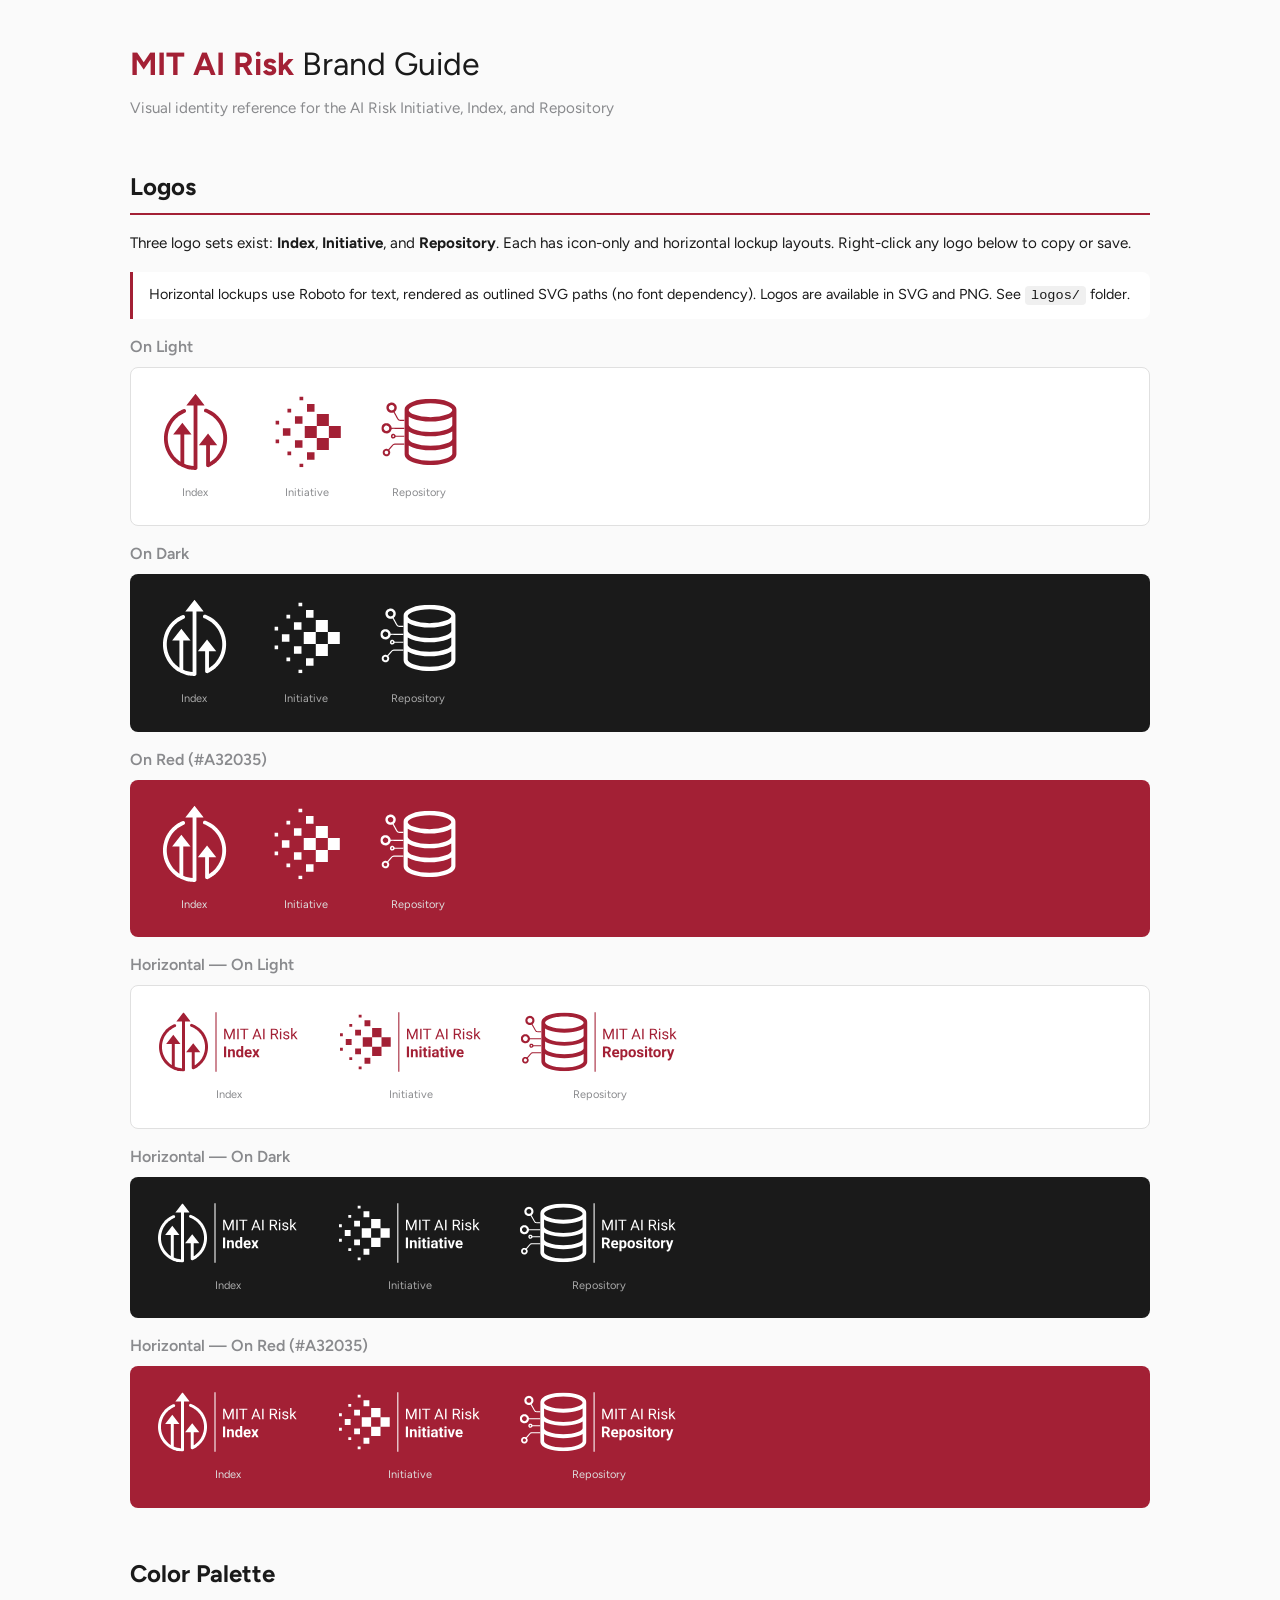
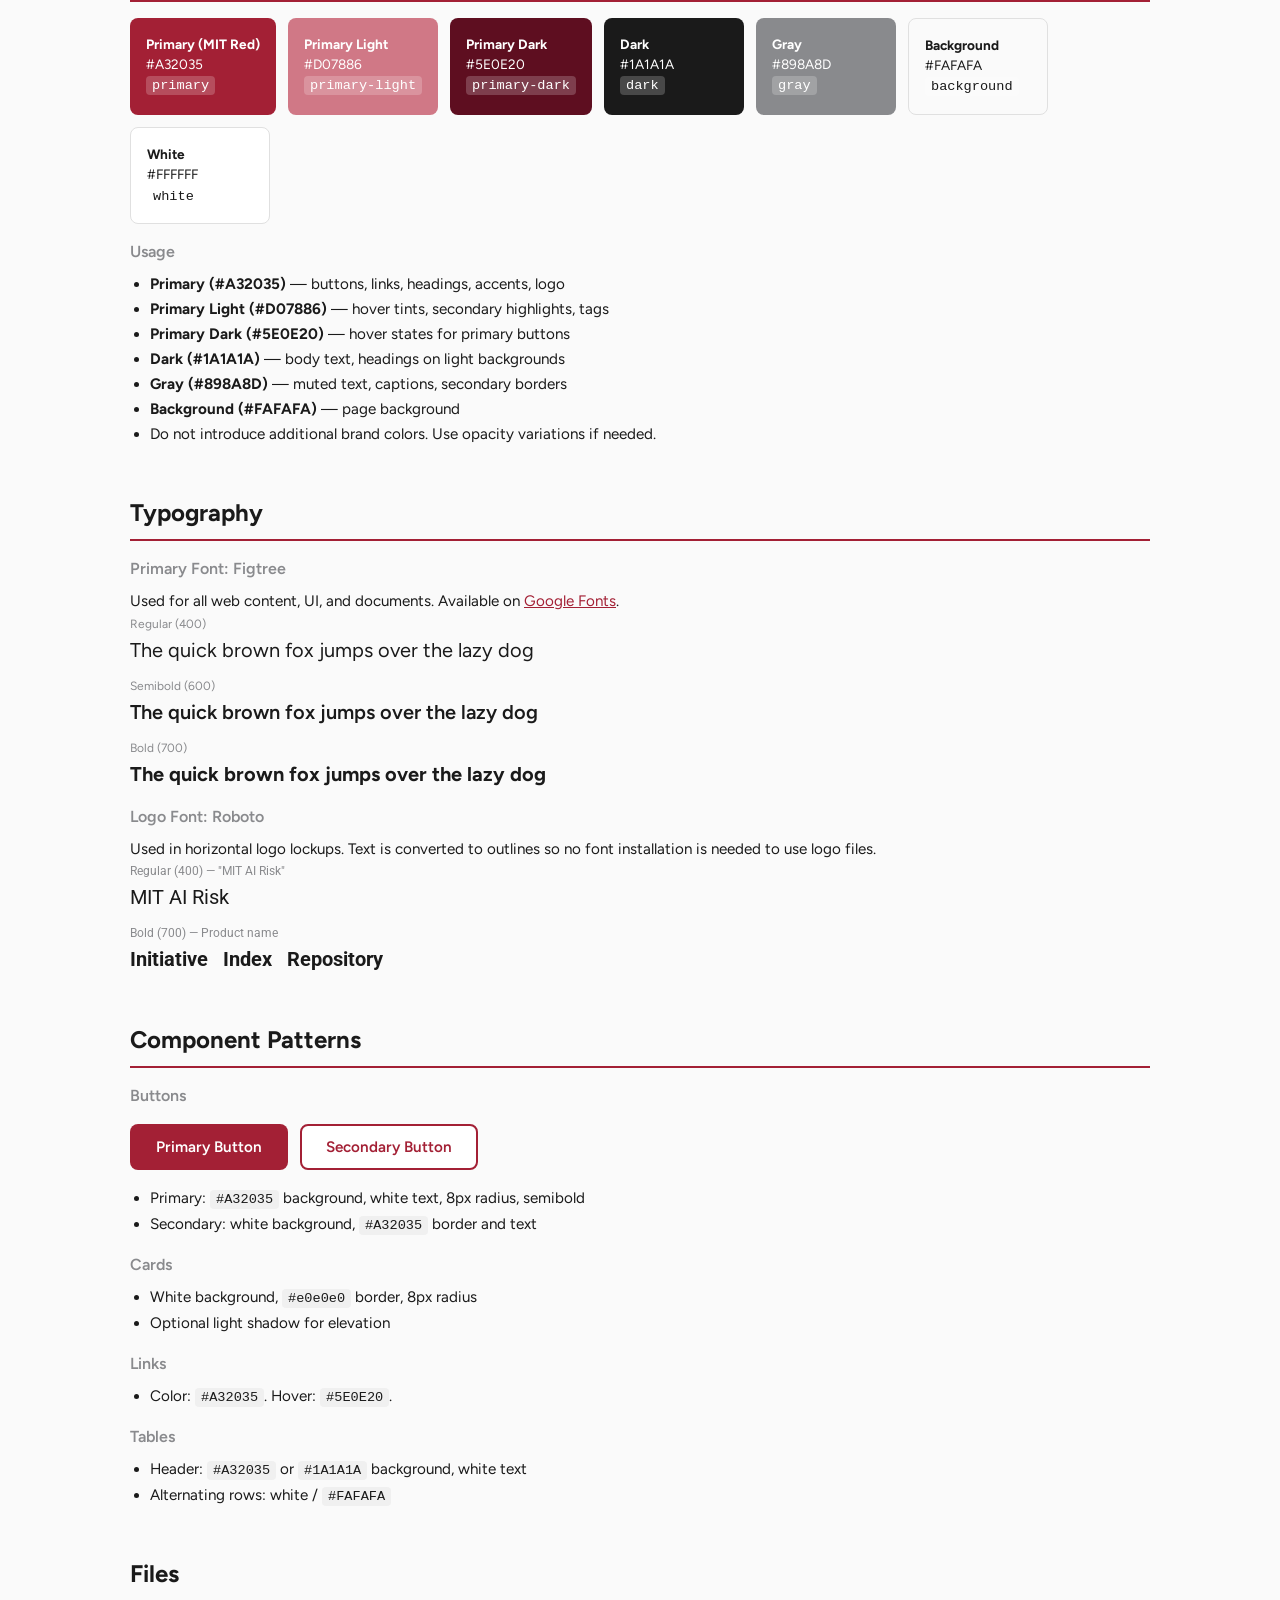
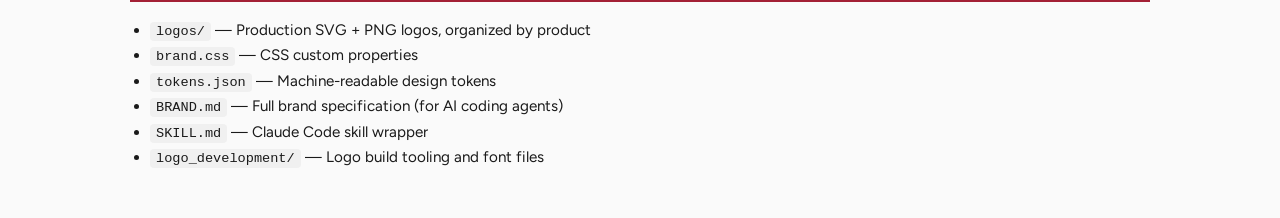
==== brand-guide.html @ 584b4085 "Initial commit: AIRI brand kit Brand specification, design tokens, CSS custom properties, and logo a" ====
<!DOCTYPE html>
<html lang="en">
<head>
<meta charset="UTF-8">
<meta name="viewport" content="width=device-width, initial-scale=1.0">
<title>AIRI Brand Guide</title>
<link href="https://fonts.googleapis.com/css2?family=Figtree:wght@400;600;700&family=Roboto:wght@400;700&display=swap" rel="stylesheet">
<style>
  * { box-sizing: border-box; margin: 0; padding: 0; }
  body { font-family: 'Figtree', sans-serif; color: #1a1a1a; background: #fafafa; padding: 40px; max-width: 1100px; margin: 0 auto; line-height: 1.5; }
  h1 { font-size: 2rem; font-weight: 700; color: #A32035; margin-bottom: 8px; }
  h1 span { color: #1a1a1a; font-weight: 400; }
  .subtitle { color: #898A8D; margin-bottom: 40px; }
  h2 { font-size: 1.5rem; font-weight: 700; color: #1a1a1a; margin-top: 48px; margin-bottom: 16px; padding-bottom: 8px; border-bottom: 2px solid #A32035; }
  h3 { font-size: 1rem; font-weight: 600; color: #898A8D; margin: 16px 0 8px; }
  p, li { font-size: 0.95rem; line-height: 1.65; }
  ul { padding-left: 20px; margin-bottom: 16px; }
  code { background: #f0f0f0; padding: 2px 6px; border-radius: 4px; font-size: 0.85rem; }

  /* Logo grid */
  .logo-row { display: flex; gap: 32px; padding: 24px; border-radius: 8px; margin-bottom: 8px; align-items: center; }
  .logo-row.light { background: #fff; border: 1px solid #e0e0e0; }
  .logo-row.dark { background: #1a1a1a; }
  .logo-row.dark span { color: #aaa; }
  .logo-row.red { background: #A32035; }
  .logo-row.red span { color: #ddd; }
  .logo-item { text-align: center; }
  .logo-item span { display: block; font-size: 11px; color: #898A8D; margin-top: 6px; text-transform: capitalize; }
  img.icon { width: 80px; height: 80px; }
  img.horiz { height: 64px; }

  /* Color swatches */
  .palette { display: flex; flex-wrap: wrap; gap: 12px; margin-bottom: 16px; }
  .swatch { padding: 16px; border-radius: 8px; min-width: 140px; font-size: 0.85rem; }
  .swatch code { background: rgba(255,255,255,0.2); color: inherit; }

  /* Typography */
  .type-sample { margin-bottom: 12px; }
  .type-sample .label { font-size: 0.75rem; color: #898A8D; margin-bottom: 2px; }
  .font-figtree { font-family: 'Figtree', sans-serif; }
  .font-roboto { font-family: 'Roboto', sans-serif; }

  /* Buttons */
  .btn-row { display: flex; gap: 12px; margin: 16px 0; flex-wrap: wrap; }
  .btn { padding: 10px 24px; border-radius: 8px; font-family: 'Figtree', sans-serif; font-size: 0.95rem; font-weight: 600; cursor: pointer; border: 2px solid transparent; display: inline-block; }
  .btn-primary { background: #A32035; color: #fff; }
  .btn-secondary { background: #fff; color: #A32035; border-color: #A32035; }

  .note { background: #fff; border-left: 3px solid #A32035; padding: 12px 16px; margin: 16px 0; border-radius: 0 8px 8px 0; font-size: 0.9rem; }
</style>
</head>
<body>

<h1>MIT AI Risk <span>Brand Guide</span></h1>
<p class="subtitle">Visual identity reference for the AI Risk Initiative, Index, and Repository</p>

<h2>Logos</h2>
<p>Three logo sets exist: <strong>Index</strong>, <strong>Initiative</strong>, and <strong>Repository</strong>. Each has icon-only and horizontal lockup layouts. Right-click any logo below to copy or save.</p>

<div class="note">Horizontal lockups use Roboto for text, rendered as outlined SVG paths (no font dependency). Logos are available in SVG and PNG. See <code>logos/</code> folder.</div>

<h3>On Light</h3><div class="logo-row light"><div class="logo-item"><img class="icon" src="[data-uri]"><span>index</span></div><div class="logo-item"><img class="icon" src="[data-uri]"><span>initiative</span></div><div class="logo-item"><img class="icon" src="[data-uri]"><span>repository</span></div></div><h3>On Dark</h3><div class="logo-row dark"><div class="logo-item"><img class="icon" src="[data-uri]"><span>index</span></div><div class="logo-item"><img class="icon" src="[data-uri]"><span>initiative</span></div><div class="logo-item"><img class="icon" src="[data-uri]"><span>repository</span></div></div><h3>On Red (#A32035)</h3><div class="logo-row red"><div class="logo-item"><img class="icon" src="[data-uri]"><span>index</span></div><div class="logo-item"><img class="icon" src="[data-uri]"><span>initiative</span></div><div class="logo-item"><img class="icon" src="[data-uri]"><span>repository</span></div></div><h3>Horizontal — On Light</h3><div class="logo-row light"><div class="logo-item"><img class="horiz" src="[data-uri]"><span>index</span></div><div class="logo-item"><img class="horiz" src="[data-uri]"><span>initiative</span></div><div class="logo-item"><img class="horiz" src="[data-uri]"><span>repository</span></div></div><h3>Horizontal — On Dark</h3><div class="logo-row dark"><div class="logo-item"><img class="horiz" src="[data-uri]"><span>index</span></div><div class="logo-item"><img class="horiz" src="[data-uri]"><span>initiative</span></div><div class="logo-item"><img class="horiz" src="[data-uri]"><span>repository</span></div></div><h3>Horizontal — On Red (#A32035)</h3><div class="logo-row red"><div class="logo-item"><img class="horiz" src="[data-uri]"><span>index</span></div><div class="logo-item"><img class="horiz" src="[data-uri]"><span>initiative</span></div><div class="logo-item"><img class="horiz" src="[data-uri]"><span>repository</span></div></div>

<h2>Color Palette</h2>
<div class="palette"><div class="swatch" style="background:#A32035;color:#fff;border:none">
    <strong>Primary (MIT Red)</strong><br>#A32035<br><code>primary</code></div><div class="swatch" style="background:#D07886;color:#fff;border:none">
    <strong>Primary Light</strong><br>#D07886<br><code>primary-light</code></div><div class="swatch" style="background:#5E0E20;color:#fff;border:none">
    <strong>Primary Dark</strong><br>#5E0E20<br><code>primary-dark</code></div><div class="swatch" style="background:#1A1A1A;color:#fff;border:none">
    <strong>Dark</strong><br>#1A1A1A<br><code>dark</code></div><div class="swatch" style="background:#898A8D;color:#fff;border:none">
    <strong>Gray</strong><br>#898A8D<br><code>gray</code></div><div class="swatch" style="background:#FAFAFA;color:#1a1a1a;border:1px solid #e0e0e0">
    <strong>Background</strong><br>#FAFAFA<br><code>background</code></div><div class="swatch" style="background:#FFFFFF;color:#1a1a1a;border:1px solid #e0e0e0">
    <strong>White</strong><br>#FFFFFF<br><code>white</code></div></div>

<h3>Usage</h3>
<ul>
  <li><strong>Primary (#A32035)</strong> — buttons, links, headings, accents, logo</li>
  <li><strong>Primary Light (#D07886)</strong> — hover tints, secondary highlights, tags</li>
  <li><strong>Primary Dark (#5E0E20)</strong> — hover states for primary buttons</li>
  <li><strong>Dark (#1A1A1A)</strong> — body text, headings on light backgrounds</li>
  <li><strong>Gray (#898A8D)</strong> — muted text, captions, secondary borders</li>
  <li><strong>Background (#FAFAFA)</strong> — page background</li>
  <li>Do not introduce additional brand colors. Use opacity variations if needed.</li>
</ul>

<h2>Typography</h2>
<h3>Primary Font: Figtree</h3>
<p>Used for all web content, UI, and documents. Available on <a href="https://fonts.google.com/specimen/Figtree" style="color:#A32035">Google Fonts</a>.</p>

<div class="type-sample font-figtree">
  <div class="label">Regular (400)</div>
  <div style="font-weight:400;font-size:1.25rem">The quick brown fox jumps over the lazy dog</div>
</div>
<div class="type-sample font-figtree">
  <div class="label">Semibold (600)</div>
  <div style="font-weight:600;font-size:1.25rem">The quick brown fox jumps over the lazy dog</div>
</div>
<div class="type-sample font-figtree">
  <div class="label">Bold (700)</div>
  <div style="font-weight:700;font-size:1.25rem">The quick brown fox jumps over the lazy dog</div>
</div>

<h3>Logo Font: Roboto</h3>
<p>Used in horizontal logo lockups. Text is converted to outlines so no font installation is needed to use logo files.</p>

<div class="type-sample font-roboto">
  <div class="label">Regular (400) — "MIT AI Risk"</div>
  <div style="font-weight:400;font-size:1.25rem">MIT AI Risk</div>
</div>
<div class="type-sample font-roboto">
  <div class="label">Bold (700) — Product name</div>
  <div style="font-weight:700;font-size:1.25rem">Initiative &nbsp; Index &nbsp; Repository</div>
</div>

<h2>Component Patterns</h2>

<h3>Buttons</h3>
<div class="btn-row">
  <div class="btn btn-primary">Primary Button</div>
  <div class="btn btn-secondary">Secondary Button</div>
</div>
<ul>
  <li>Primary: <code>#A32035</code> background, white text, 8px radius, semibold</li>
  <li>Secondary: white background, <code>#A32035</code> border and text</li>
</ul>

<h3>Cards</h3>
<ul>
  <li>White background, <code>#e0e0e0</code> border, 8px radius</li>
  <li>Optional light shadow for elevation</li>
</ul>

<h3>Links</h3>
<ul>
  <li>Color: <code>#A32035</code>. Hover: <code>#5E0E20</code>.</li>
</ul>

<h3>Tables</h3>
<ul>
  <li>Header: <code>#A32035</code> or <code>#1A1A1A</code> background, white text</li>
  <li>Alternating rows: white / <code>#FAFAFA</code></li>
</ul>

<h2>Files</h2>
<ul>
  <li><code>logos/</code> — Production SVG + PNG logos, organized by product</li>
  <li><code>brand.css</code> — CSS custom properties</li>
  <li><code>tokens.json</code> — Machine-readable design tokens</li>
  <li><code>BRAND.md</code> — Full brand specification (for AI coding agents)</li>
  <li><code>SKILL.md</code> — Claude Code skill wrapper</li>
  <li><code>logo_development/</code> — Logo build tooling and font files</li>
</ul>

</body>
</html>
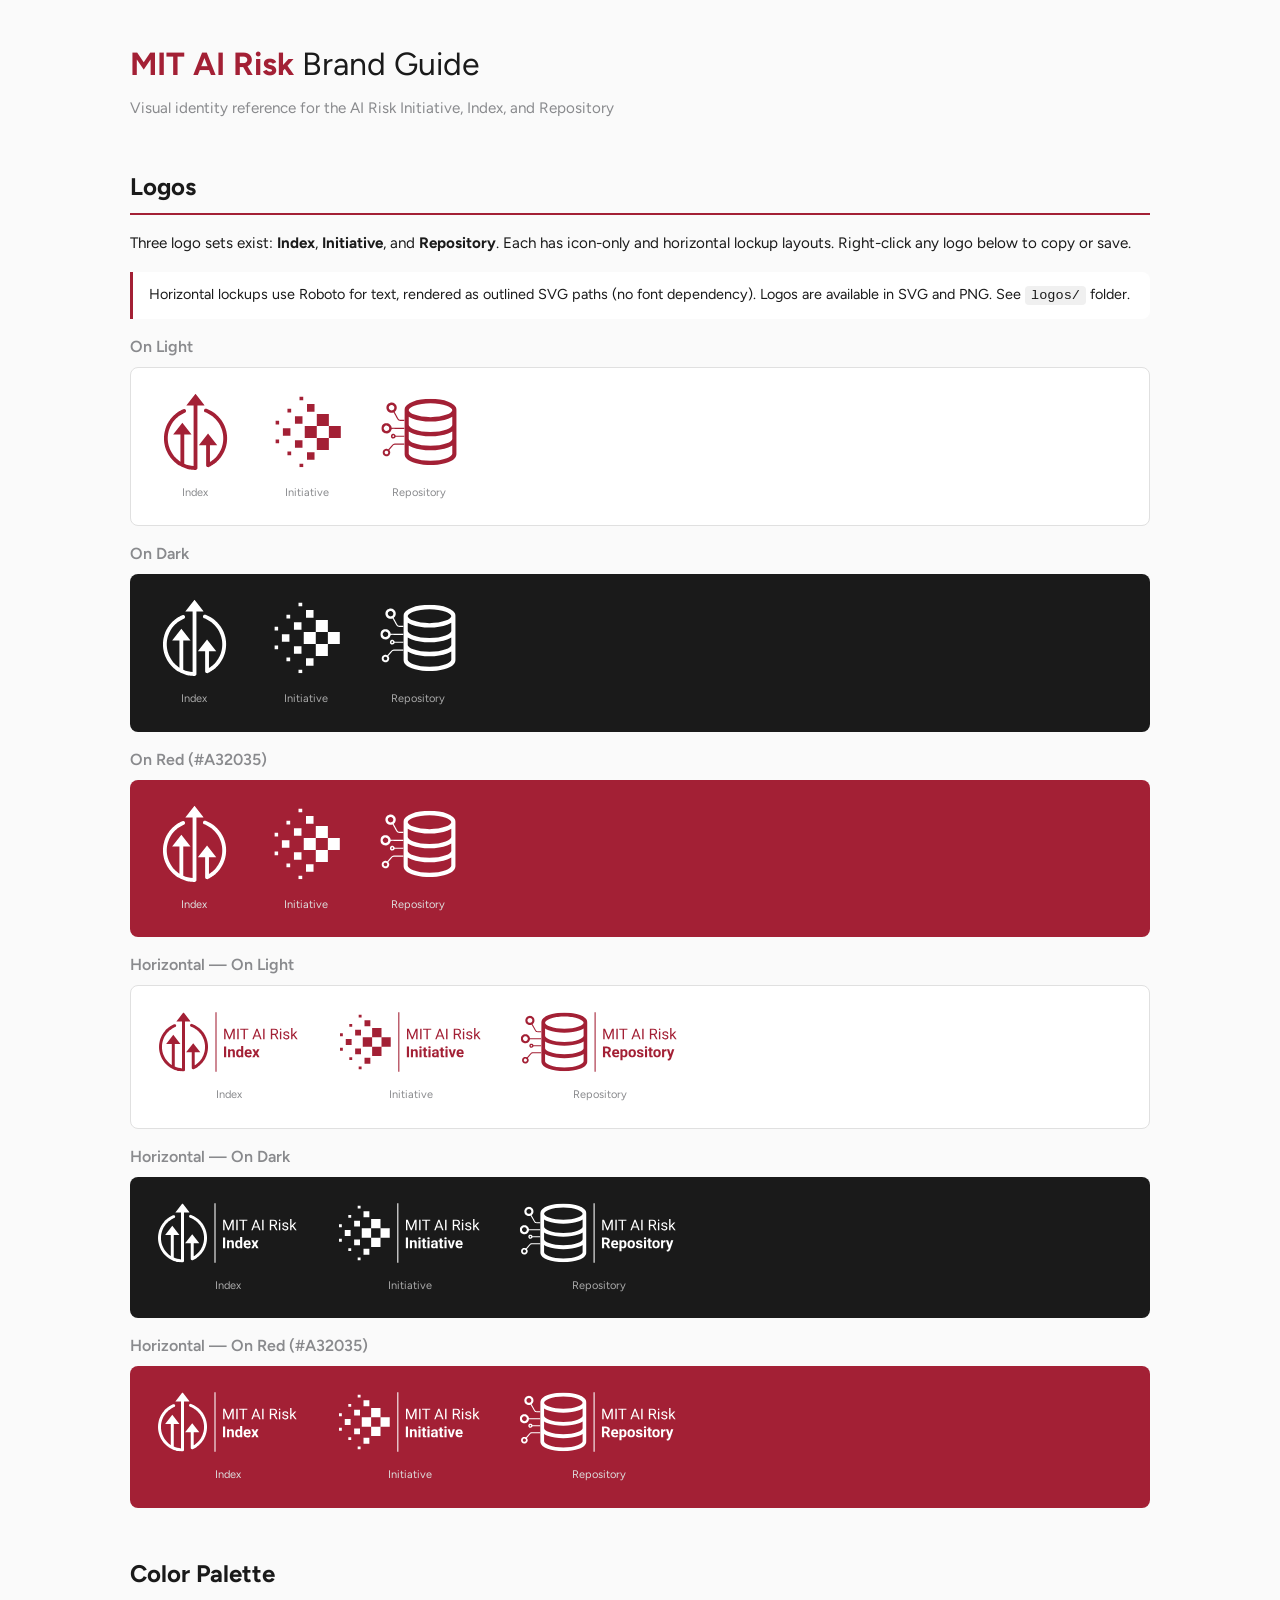
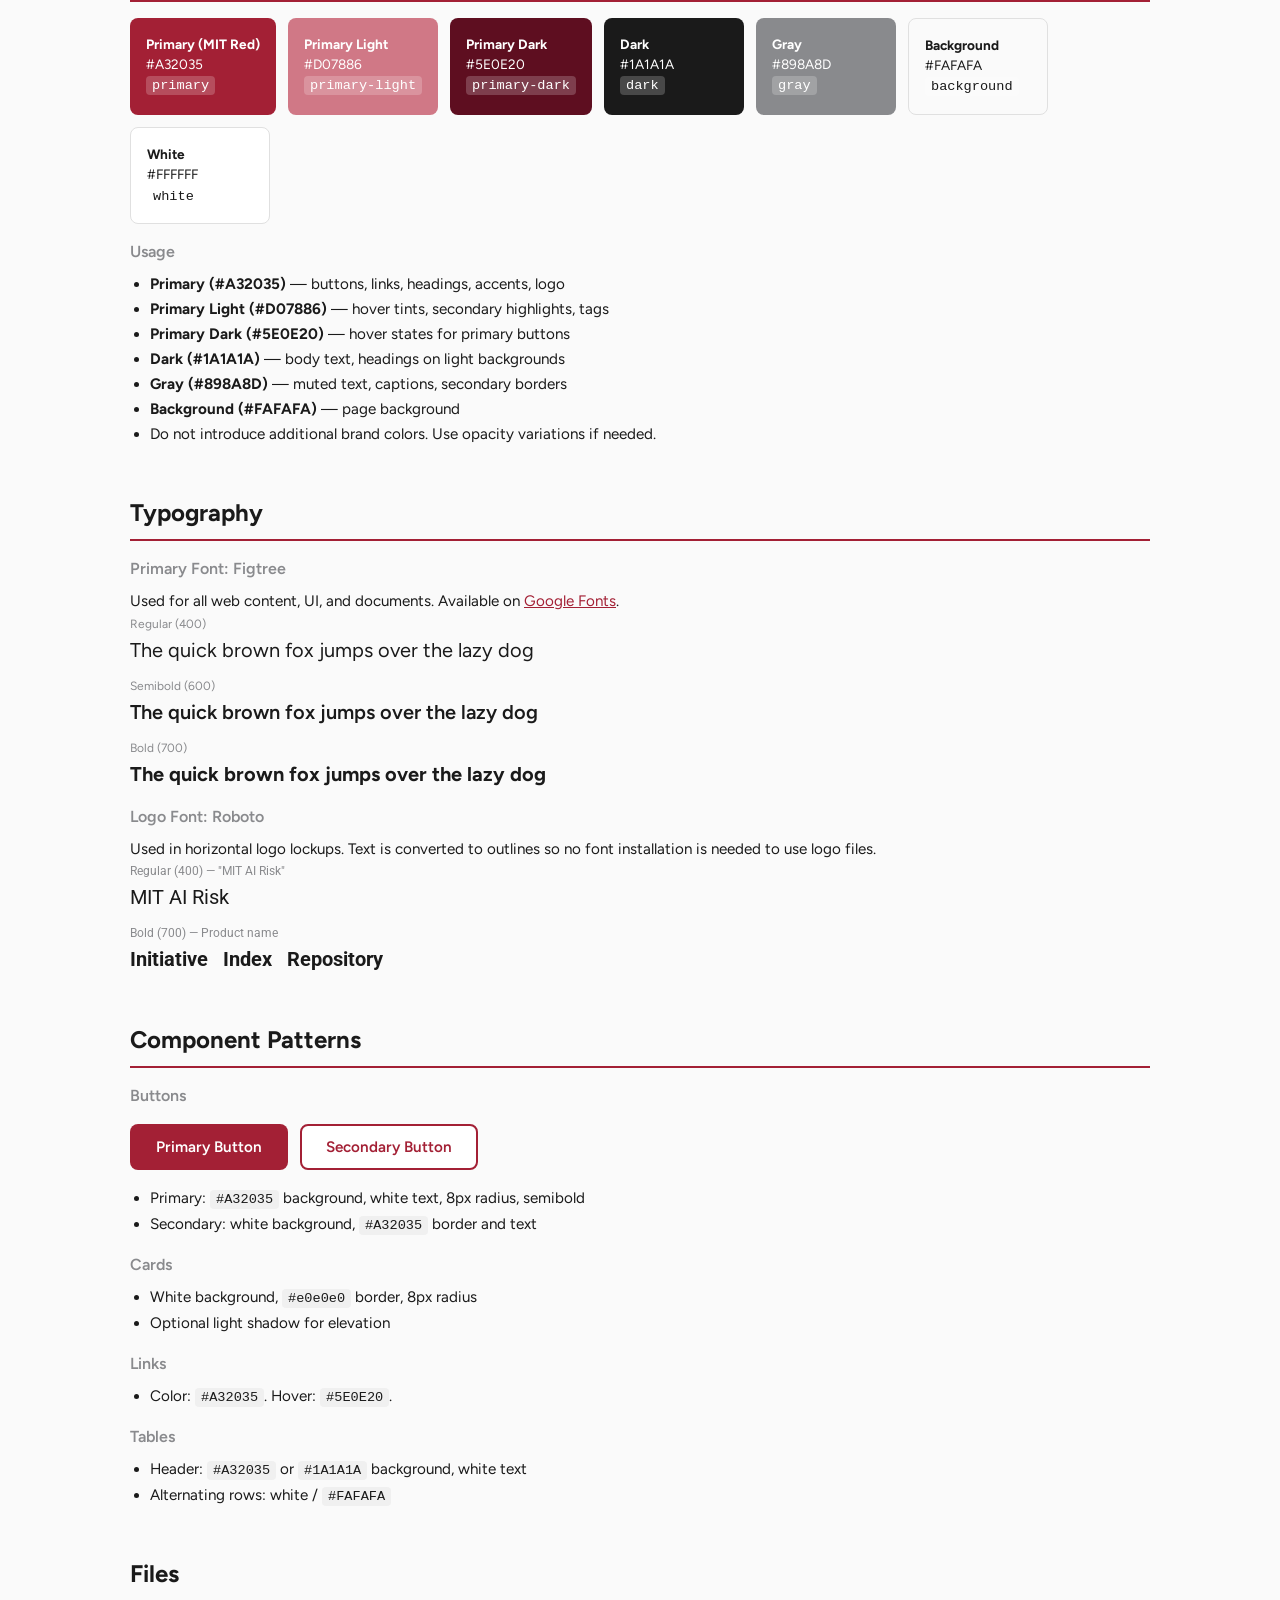
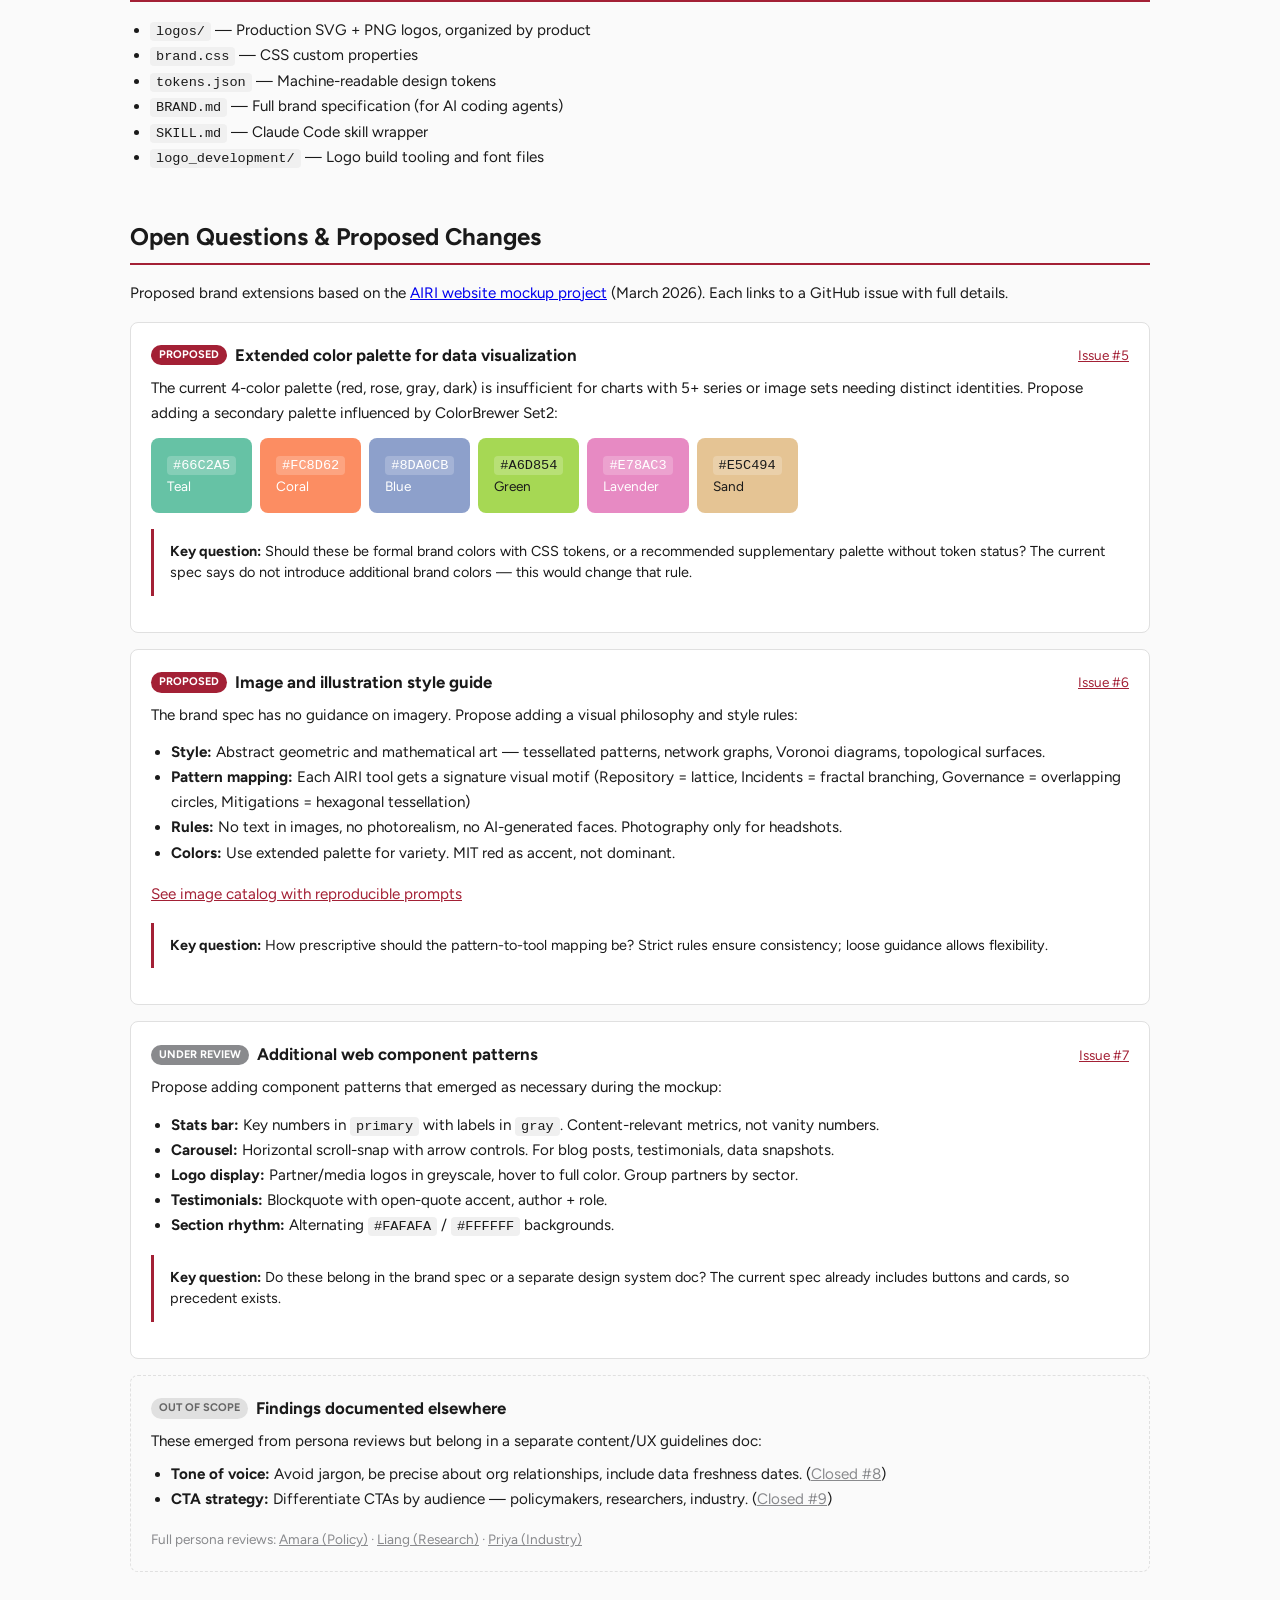
==== commit bf3e31b2: "Add open questions section to brand guide; gitignore local dev files Adds a "Open Questions & Propos" ====
--- a/brand-guide.html
+++ b/brand-guide.html
@@ -150,5 +150,78 @@
   <li><code>logo_development/</code> — Logo build tooling and font files</li>
 </ul>
 
+
+<h2>Open Questions &amp; Proposed Changes</h2>
+<p>Proposed brand extensions based on the <a href="https://labs.aksaeri.com/airi-mockup/">AIRI website mockup project</a> (March 2026). Each links to a GitHub issue with full details.</p>
+
+<div style="display:flex; flex-direction:column; gap:16px; margin-top:16px;">
+
+  <div style="background:#fff; border:1px solid #e0e0e0; border-radius:8px; padding:20px;">
+    <div style="display:flex; align-items:center; gap:8px; margin-bottom:8px;">
+      <span style="background:#A32035; color:#fff; font-size:11px; font-weight:700; padding:2px 8px; border-radius:12px;">PROPOSED</span>
+      <strong style="font-size:1.05rem;">Extended color palette for data visualization</strong>
+      <a href="https://github.com/MIT-FutureTech/airi-brand/issues/5" style="margin-left:auto; font-size:0.85rem; color:#A32035;">Issue #5</a>
+    </div>
+    <p style="margin-bottom:12px;">The current 4-color palette (red, rose, gray, dark) is insufficient for charts with 5+ series or image sets needing distinct identities. Propose adding a secondary palette influenced by ColorBrewer Set2:</p>
+    <div style="display:flex; flex-wrap:wrap; gap:8px; margin-bottom:12px;">
+      <div class="swatch" style="background:#66C2A5; color:#fff; min-width:100px;"><code>#66C2A5</code><br>Teal</div>
+      <div class="swatch" style="background:#FC8D62; color:#fff; min-width:100px;"><code>#FC8D62</code><br>Coral</div>
+      <div class="swatch" style="background:#8DA0CB; color:#fff; min-width:100px;"><code>#8DA0CB</code><br>Blue</div>
+      <div class="swatch" style="background:#A6D854; color:#1a1a1a; min-width:100px;"><code>#A6D854</code><br>Green</div>
+      <div class="swatch" style="background:#E78AC3; color:#fff; min-width:100px;"><code>#E78AC3</code><br>Lavender</div>
+      <div class="swatch" style="background:#E5C494; color:#1a1a1a; min-width:100px;"><code>#E5C494</code><br>Sand</div>
+    </div>
+    <div class="note"><strong>Key question:</strong> Should these be formal brand colors with CSS tokens, or a recommended supplementary palette without token status? The current spec says do not introduce additional brand colors — this would change that rule.</div>
+  </div>
+
+  <div style="background:#fff; border:1px solid #e0e0e0; border-radius:8px; padding:20px;">
+    <div style="display:flex; align-items:center; gap:8px; margin-bottom:8px;">
+      <span style="background:#A32035; color:#fff; font-size:11px; font-weight:700; padding:2px 8px; border-radius:12px;">PROPOSED</span>
+      <strong style="font-size:1.05rem;">Image and illustration style guide</strong>
+      <a href="https://github.com/MIT-FutureTech/airi-brand/issues/6" style="margin-left:auto; font-size:0.85rem; color:#A32035;">Issue #6</a>
+    </div>
+    <p style="margin-bottom:12px;">The brand spec has no guidance on imagery. Propose adding a visual philosophy and style rules:</p>
+    <ul>
+      <li><strong>Style:</strong> Abstract geometric and mathematical art — tessellated patterns, network graphs, Voronoi diagrams, topological surfaces.</li>
+      <li><strong>Pattern mapping:</strong> Each AIRI tool gets a signature visual motif (Repository = lattice, Incidents = fractal branching, Governance = overlapping circles, Mitigations = hexagonal tessellation)</li>
+      <li><strong>Rules:</strong> No text in images, no photorealism, no AI-generated faces. Photography only for headshots.</li>
+      <li><strong>Colors:</strong> Use extended palette for variety. MIT red as accent, not dominant.</li>
+    </ul>
+    <p style="margin-top:8px;"><a href="https://labs.aksaeri.com/airi-mockup/assets/images/catalog.html" style="color:#A32035;">See image catalog with reproducible prompts</a></p>
+    <div class="note"><strong>Key question:</strong> How prescriptive should the pattern-to-tool mapping be? Strict rules ensure consistency; loose guidance allows flexibility.</div>
+  </div>
+
+  <div style="background:#fff; border:1px solid #e0e0e0; border-radius:8px; padding:20px;">
+    <div style="display:flex; align-items:center; gap:8px; margin-bottom:8px;">
+      <span style="background:#898A8D; color:#fff; font-size:11px; font-weight:700; padding:2px 8px; border-radius:12px;">UNDER REVIEW</span>
+      <strong style="font-size:1.05rem;">Additional web component patterns</strong>
+      <a href="https://github.com/MIT-FutureTech/airi-brand/issues/7" style="margin-left:auto; font-size:0.85rem; color:#A32035;">Issue #7</a>
+    </div>
+    <p style="margin-bottom:12px;">Propose adding component patterns that emerged as necessary during the mockup:</p>
+    <ul>
+      <li><strong>Stats bar:</strong> Key numbers in <code>primary</code> with labels in <code>gray</code>. Content-relevant metrics, not vanity numbers.</li>
+      <li><strong>Carousel:</strong> Horizontal scroll-snap with arrow controls. For blog posts, testimonials, data snapshots.</li>
+      <li><strong>Logo display:</strong> Partner/media logos in greyscale, hover to full color. Group partners by sector.</li>
+      <li><strong>Testimonials:</strong> Blockquote with open-quote accent, author + role.</li>
+      <li><strong>Section rhythm:</strong> Alternating <code>#FAFAFA</code> / <code>#FFFFFF</code> backgrounds.</li>
+    </ul>
+    <div class="note"><strong>Key question:</strong> Do these belong in the brand spec or a separate design system doc? The current spec already includes buttons and cards, so precedent exists.</div>
+  </div>
+
+  <div style="background:#fafafa; border:1px dashed #e0e0e0; border-radius:8px; padding:20px;">
+    <div style="display:flex; align-items:center; gap:8px; margin-bottom:8px;">
+      <span style="background:#e0e0e0; color:#666; font-size:11px; font-weight:700; padding:2px 8px; border-radius:12px;">OUT OF SCOPE</span>
+      <strong style="font-size:1.05rem;">Findings documented elsewhere</strong>
+    </div>
+    <p style="margin-bottom:8px;">These emerged from persona reviews but belong in a separate content/UX guidelines doc:</p>
+    <ul>
+      <li><strong>Tone of voice:</strong> Avoid jargon, be precise about org relationships, include data freshness dates. (<a href="https://github.com/MIT-FutureTech/airi-brand/issues/8" style="color:#898A8D;">Closed #8</a>)</li>
+      <li><strong>CTA strategy:</strong> Differentiate CTAs by audience — policymakers, researchers, industry. (<a href="https://github.com/MIT-FutureTech/airi-brand/issues/9" style="color:#898A8D;">Closed #9</a>)</li>
+    </ul>
+    <p style="font-size:0.85rem; color:#898A8D; margin-top:8px;">Full persona reviews: <a href="https://labs.aksaeri.com/airi-mockup/reviews/amara.html" style="color:#898A8D;">Amara (Policy)</a> · <a href="https://labs.aksaeri.com/airi-mockup/reviews/liang.html" style="color:#898A8D;">Liang (Research)</a> · <a href="https://labs.aksaeri.com/airi-mockup/reviews/priya.html" style="color:#898A8D;">Priya (Industry)</a></p>
+  </div>
+
+</div>
+
 </body>
 </html>
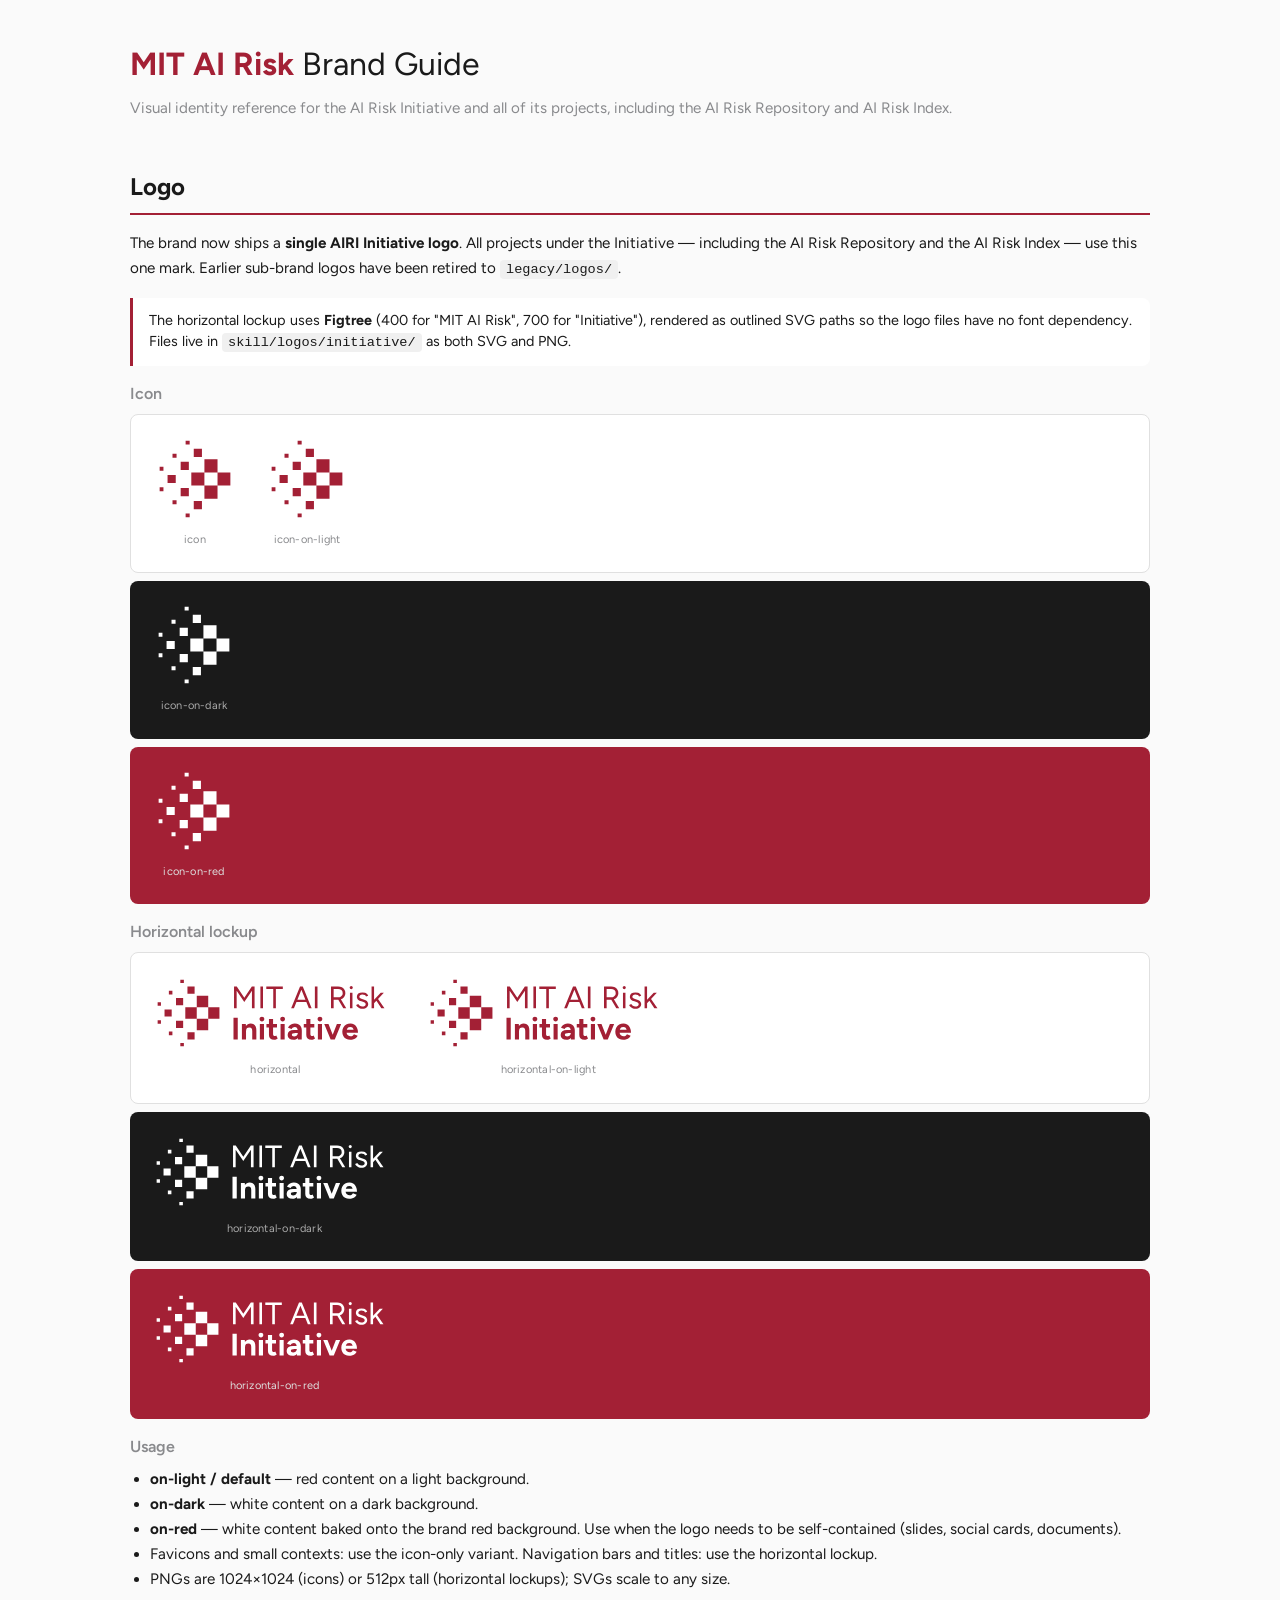
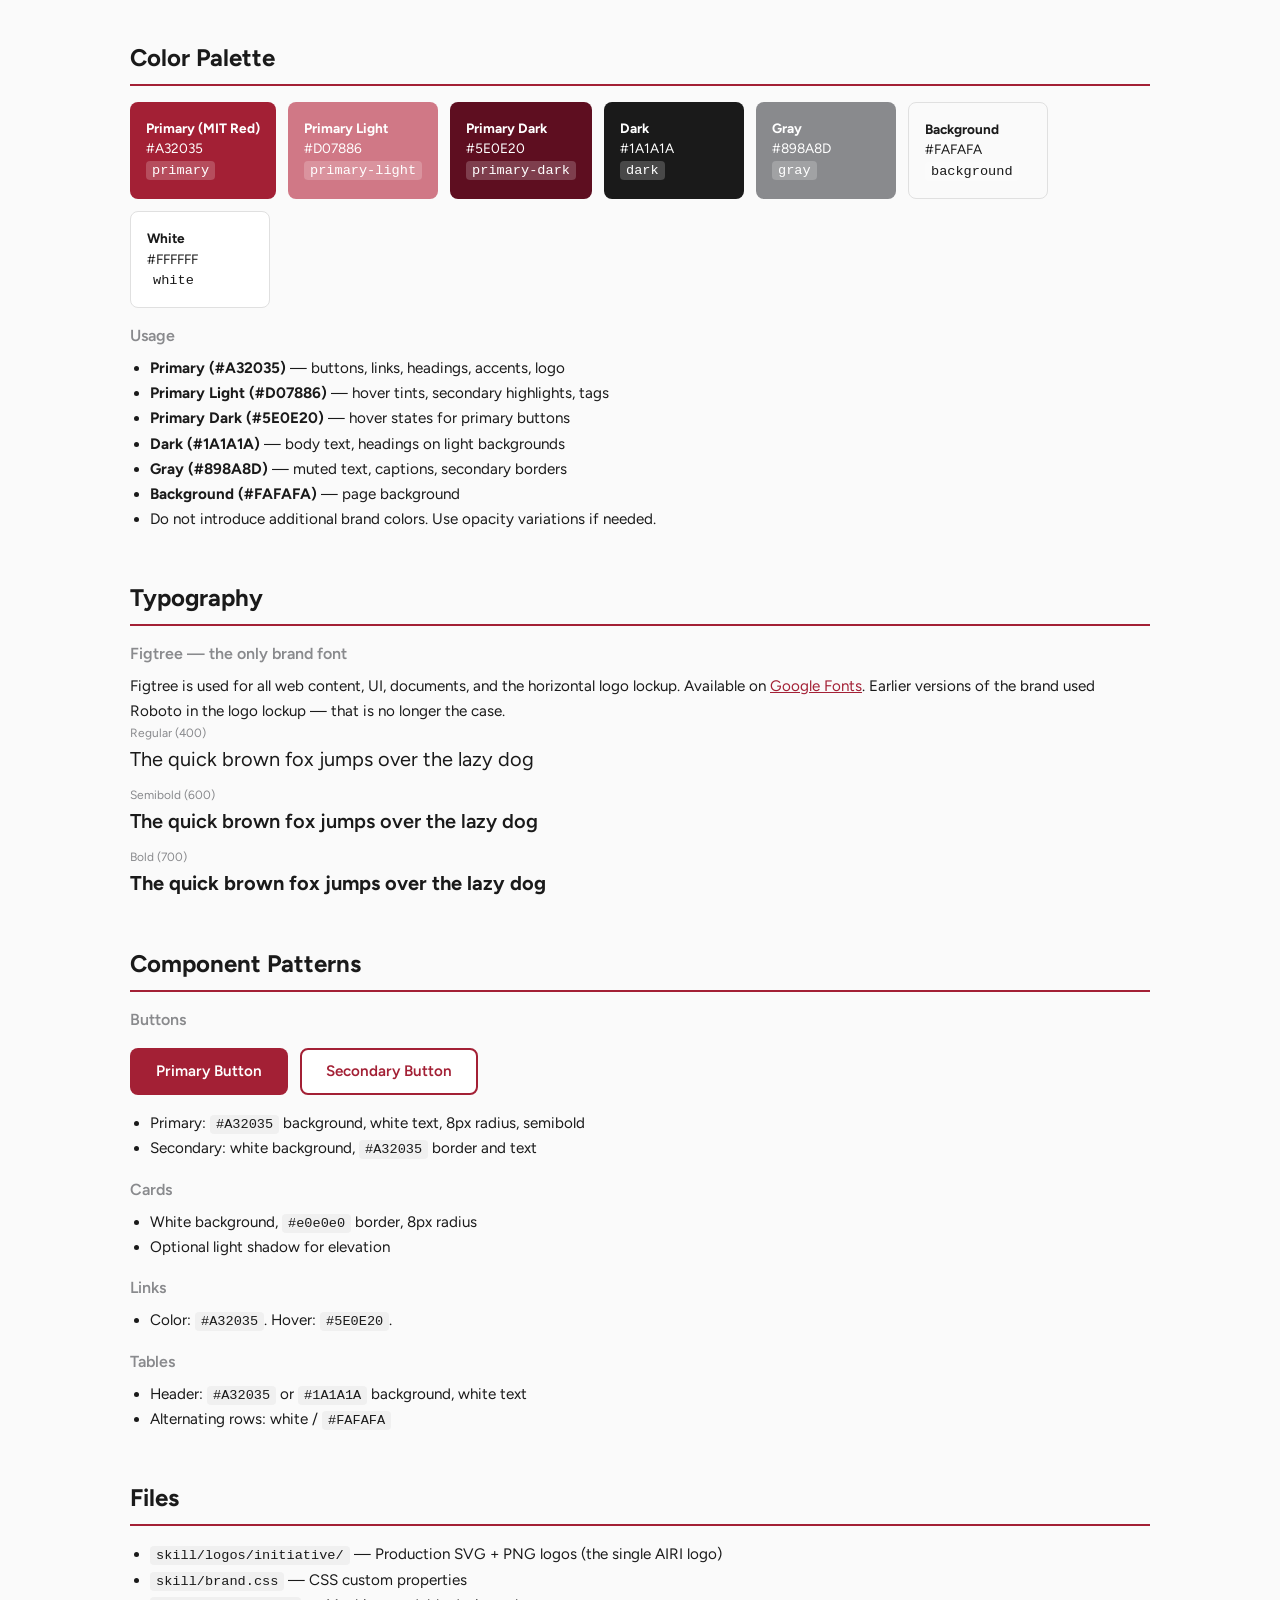
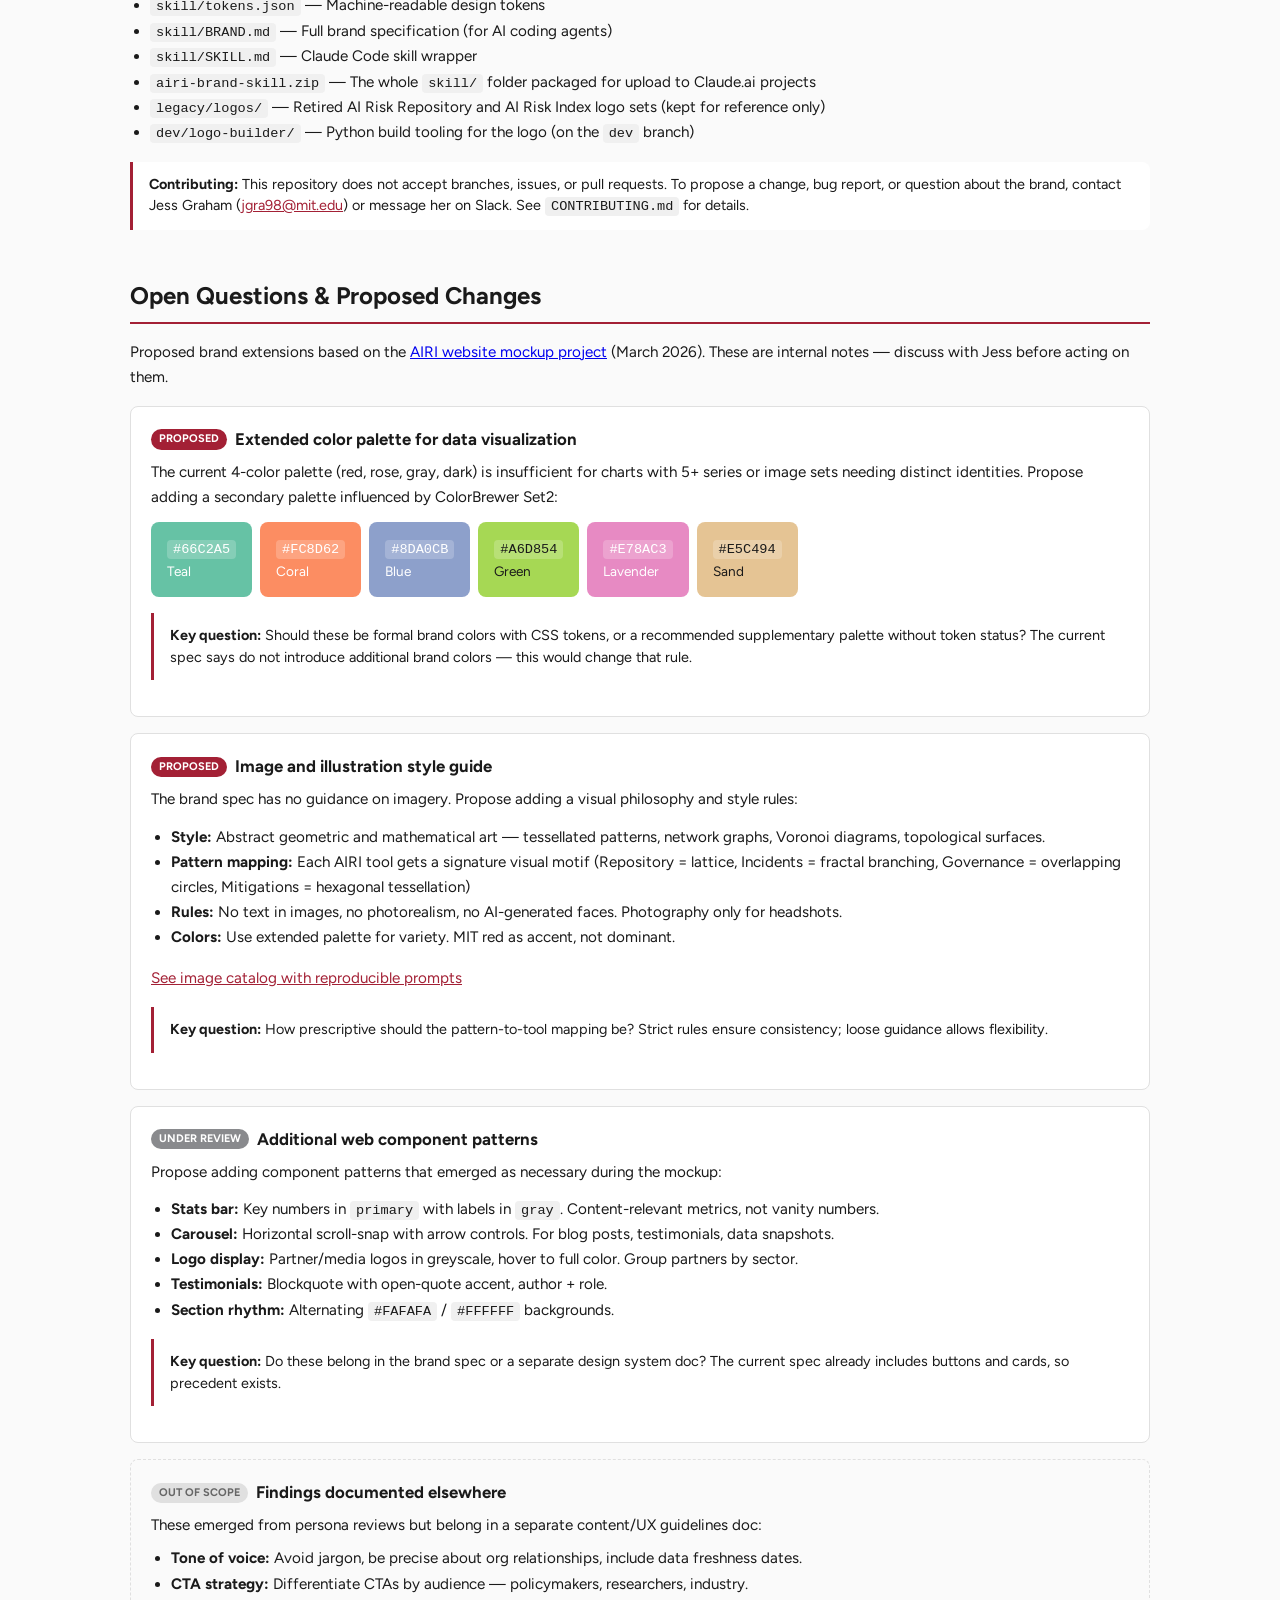
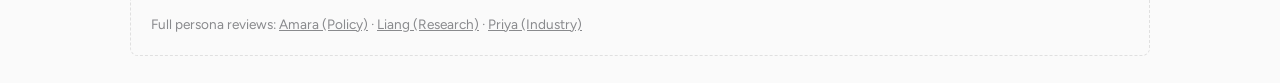
==== commit 6f7aa273: "Rewrite brand-guide.html for single-logo, Figtree-only kit - Drops Roboto from the Google Fonts link" ====
--- a/brand-guide.html
+++ b/brand-guide.html
@@ -4,7 +4,7 @@
 <meta charset="UTF-8">
 <meta name="viewport" content="width=device-width, initial-scale=1.0">
 <title>AIRI Brand Guide</title>
-<link href="https://fonts.googleapis.com/css2?family=Figtree:wght@400;600;700&family=Roboto:wght@400;700&display=swap" rel="stylesheet">
+<link href="https://fonts.googleapis.com/css2?family=Figtree:wght@400;600;700&display=swap" rel="stylesheet">
 <style>
   * { box-sizing: border-box; margin: 0; padding: 0; }
   body { font-family: 'Figtree', sans-serif; color: #1a1a1a; background: #fafafa; padding: 40px; max-width: 1100px; margin: 0 auto; line-height: 1.5; }
@@ -18,16 +18,16 @@
   code { background: #f0f0f0; padding: 2px 6px; border-radius: 4px; font-size: 0.85rem; }
 
   /* Logo grid */
-  .logo-row { display: flex; gap: 32px; padding: 24px; border-radius: 8px; margin-bottom: 8px; align-items: center; }
+  .logo-row { display: flex; gap: 32px; padding: 24px; border-radius: 8px; margin-bottom: 8px; align-items: center; flex-wrap: wrap; }
   .logo-row.light { background: #fff; border: 1px solid #e0e0e0; }
   .logo-row.dark { background: #1a1a1a; }
   .logo-row.dark span { color: #aaa; }
   .logo-row.red { background: #A32035; }
   .logo-row.red span { color: #ddd; }
   .logo-item { text-align: center; }
-  .logo-item span { display: block; font-size: 11px; color: #898A8D; margin-top: 6px; text-transform: capitalize; }
+  .logo-item span { display: block; font-size: 11px; color: #898A8D; margin-top: 6px; text-transform: lowercase; letter-spacing: 0.02em; }
   img.icon { width: 80px; height: 80px; }
-  img.horiz { height: 64px; }
+  img.horiz { height: 72px; width: auto; }
 
   /* Color swatches */
   .palette { display: flex; flex-wrap: wrap; gap: 12px; margin-bottom: 16px; }
@@ -38,7 +38,6 @@
   .type-sample { margin-bottom: 12px; }
   .type-sample .label { font-size: 0.75rem; color: #898A8D; margin-bottom: 2px; }
   .font-figtree { font-family: 'Figtree', sans-serif; }
-  .font-roboto { font-family: 'Roboto', sans-serif; }
 
   /* Buttons */
   .btn-row { display: flex; gap: 12px; margin: 16px 0; flex-wrap: wrap; }
@@ -52,24 +51,63 @@
 <body>
 
 <h1>MIT AI Risk <span>Brand Guide</span></h1>
-<p class="subtitle">Visual identity reference for the AI Risk Initiative, Index, and Repository</p>
-
-<h2>Logos</h2>
-<p>Three logo sets exist: <strong>Index</strong>, <strong>Initiative</strong>, and <strong>Repository</strong>. Each has icon-only and horizontal lockup layouts. Right-click any logo below to copy or save.</p>
-
-<div class="note">Horizontal lockups use Roboto for text, rendered as outlined SVG paths (no font dependency). Logos are available in SVG and PNG. See <code>logos/</code> folder.</div>
-
-<h3>On Light</h3><div class="logo-row light"><div class="logo-item"><img class="icon" src="[data-uri]"><span>index</span></div><div class="logo-item"><img class="icon" src="[data-uri]"><span>initiative</span></div><div class="logo-item"><img class="icon" src="[data-uri]"><span>repository</span></div></div><h3>On Dark</h3><div class="logo-row dark"><div class="logo-item"><img class="icon" src="[data-uri]"><span>index</span></div><div class="logo-item"><img class="icon" src="[data-uri]"><span>initiative</span></div><div class="logo-item"><img class="icon" src="[data-uri]"><span>repository</span></div></div><h3>On Red (#A32035)</h3><div class="logo-row red"><div class="logo-item"><img class="icon" src="[data-uri]"><span>index</span></div><div class="logo-item"><img class="icon" src="[data-uri]"><span>initiative</span></div><div class="logo-item"><img class="icon" src="[data-uri]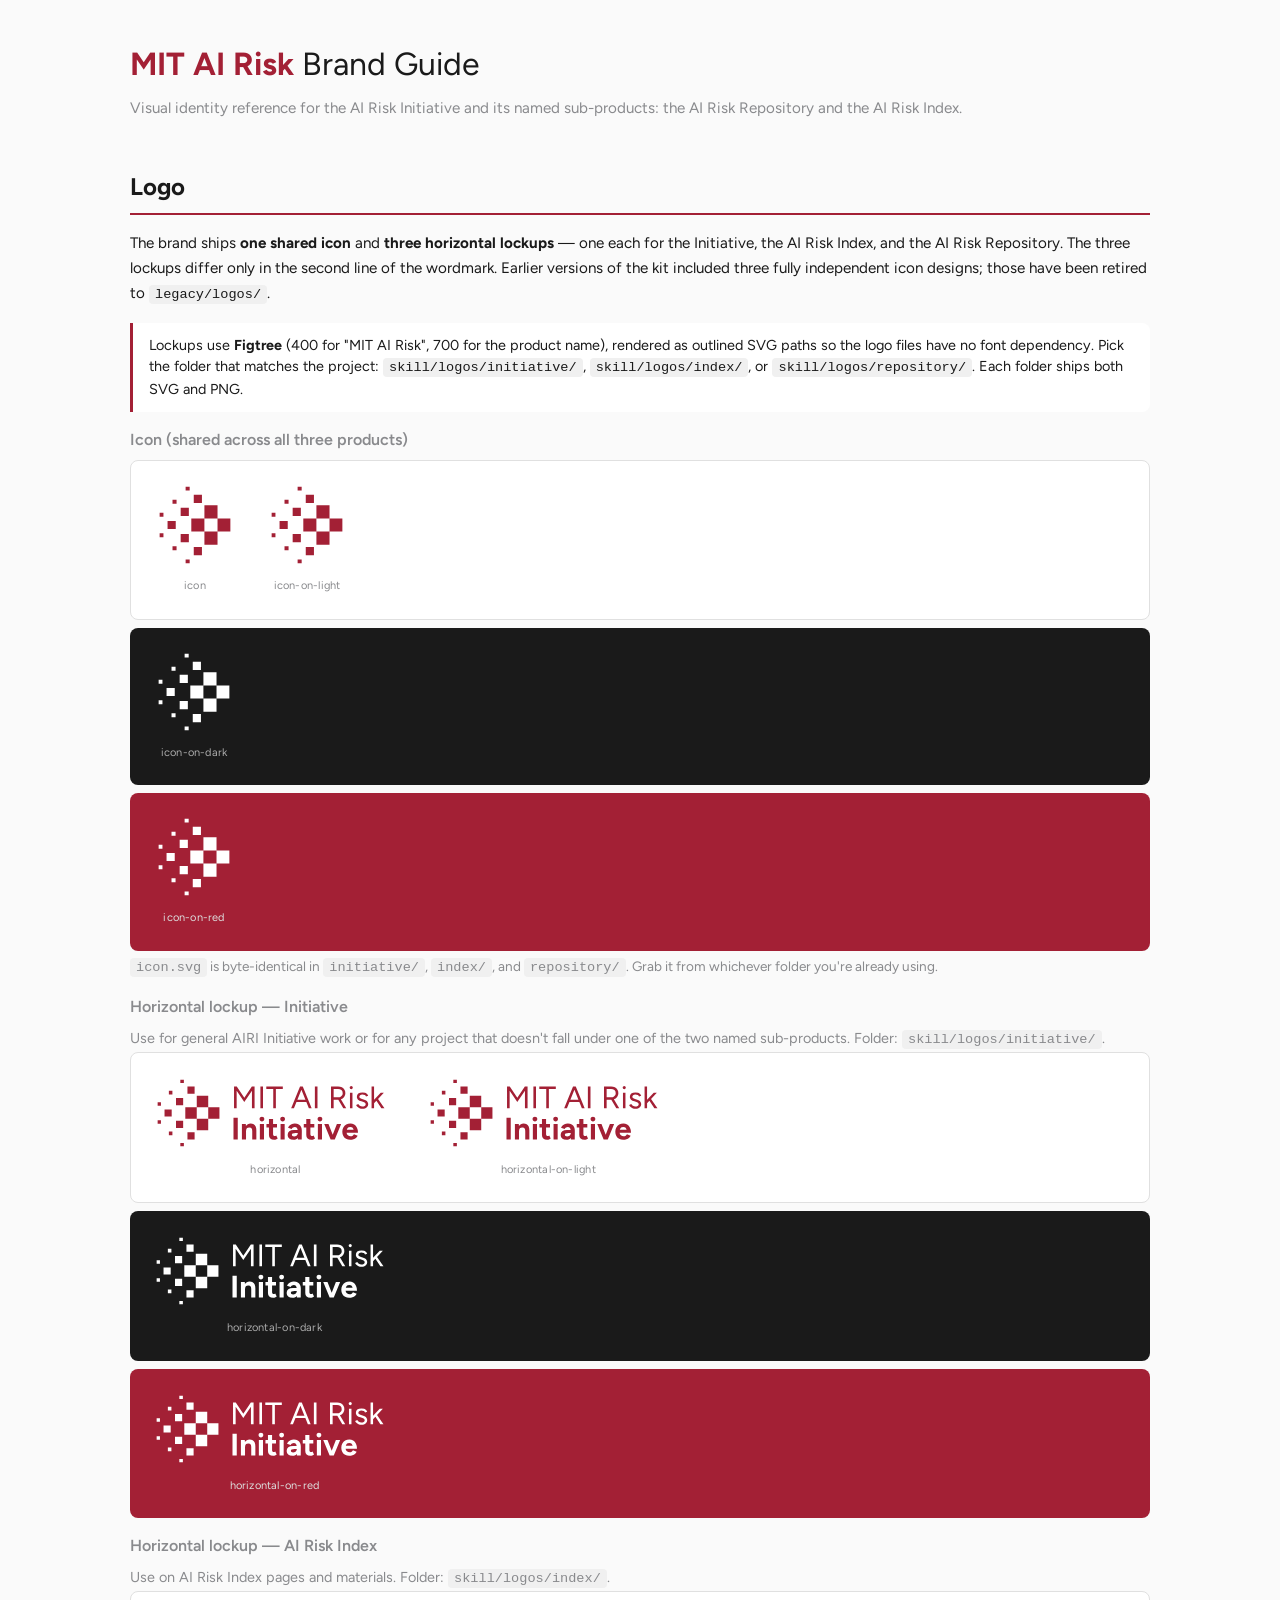
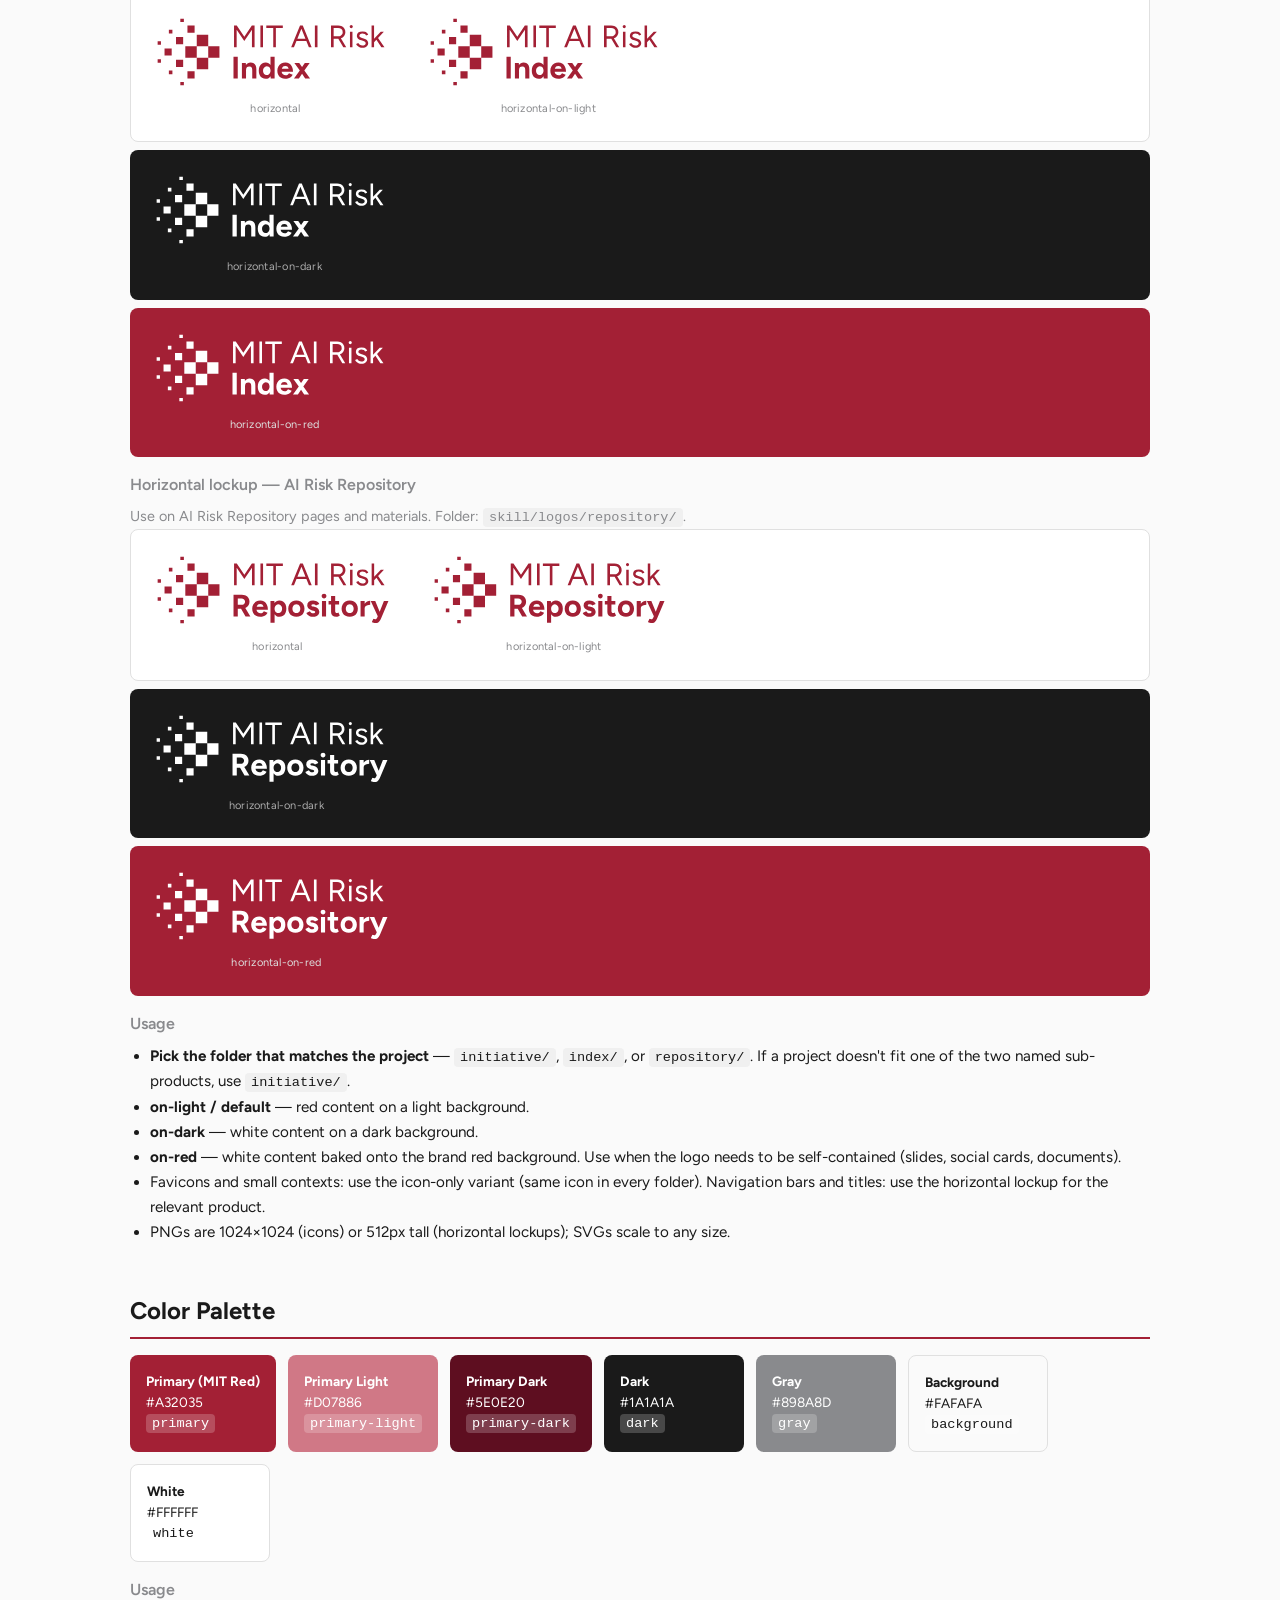
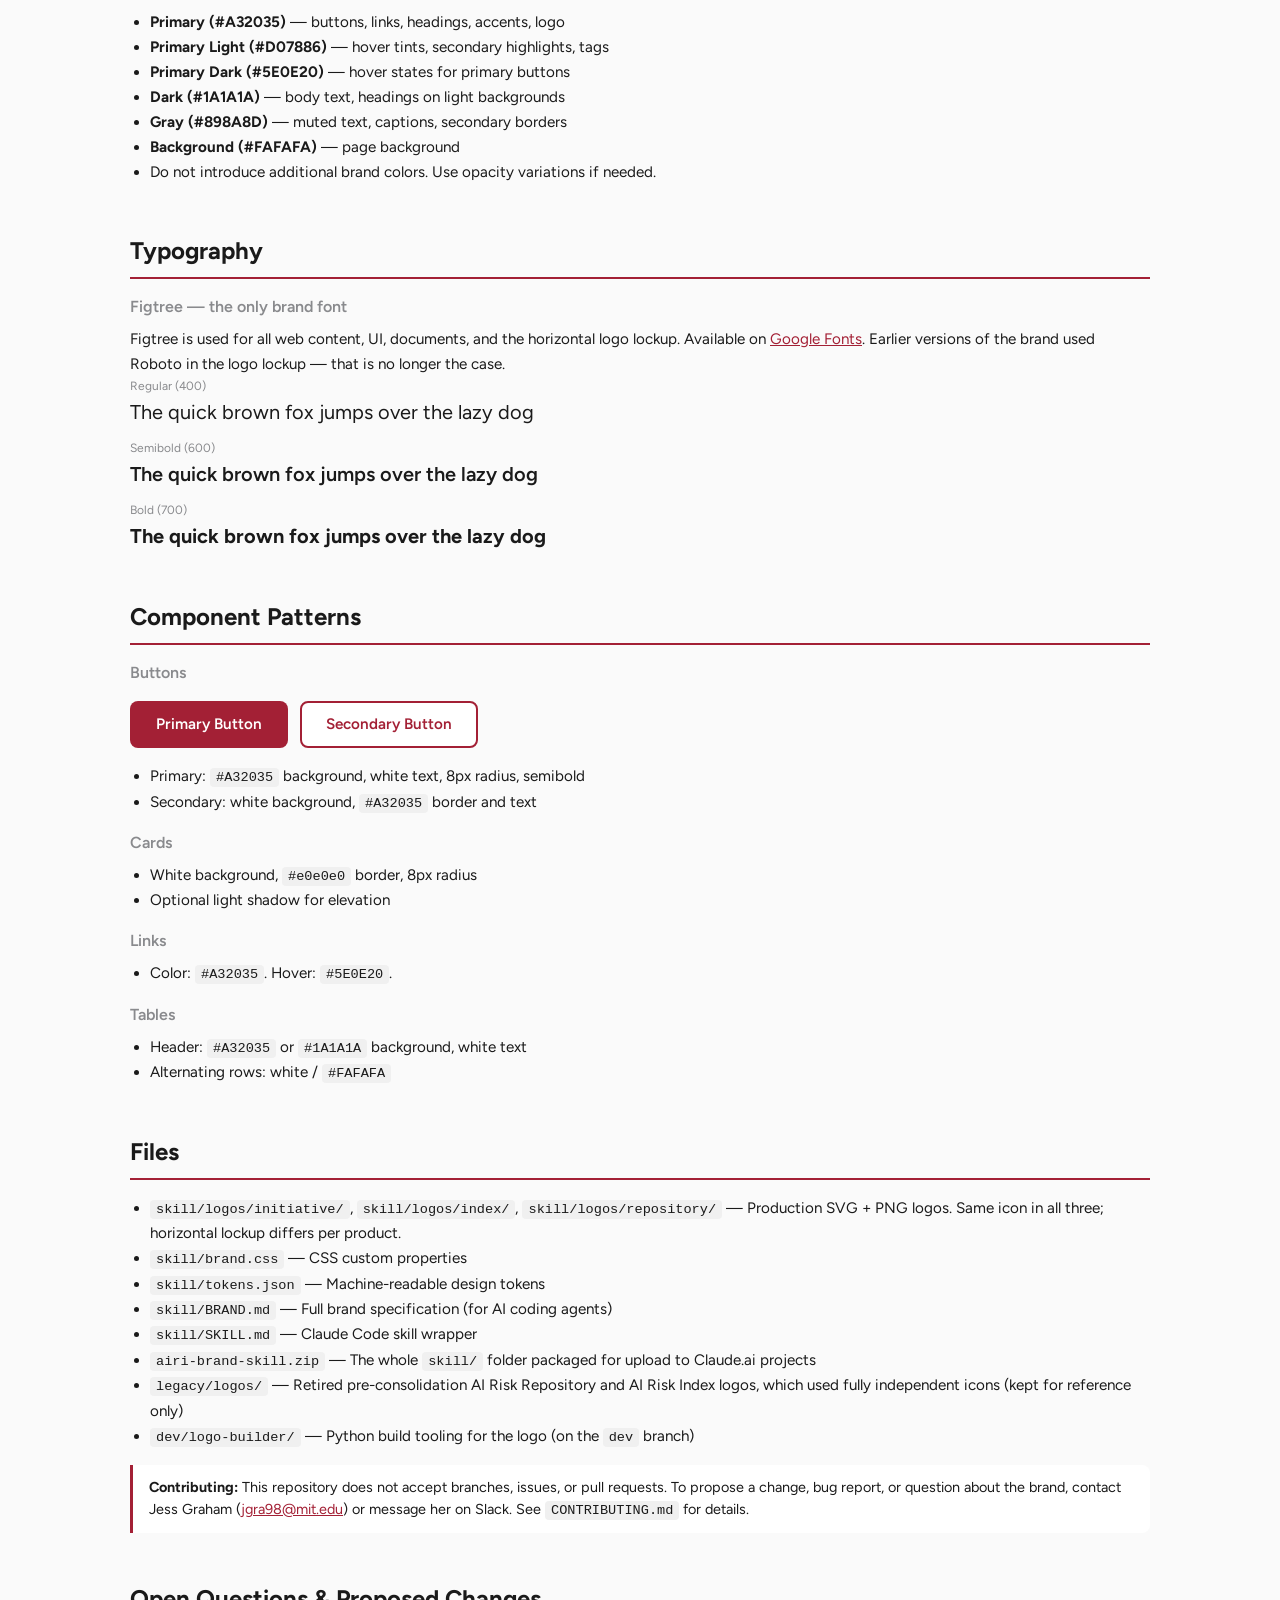
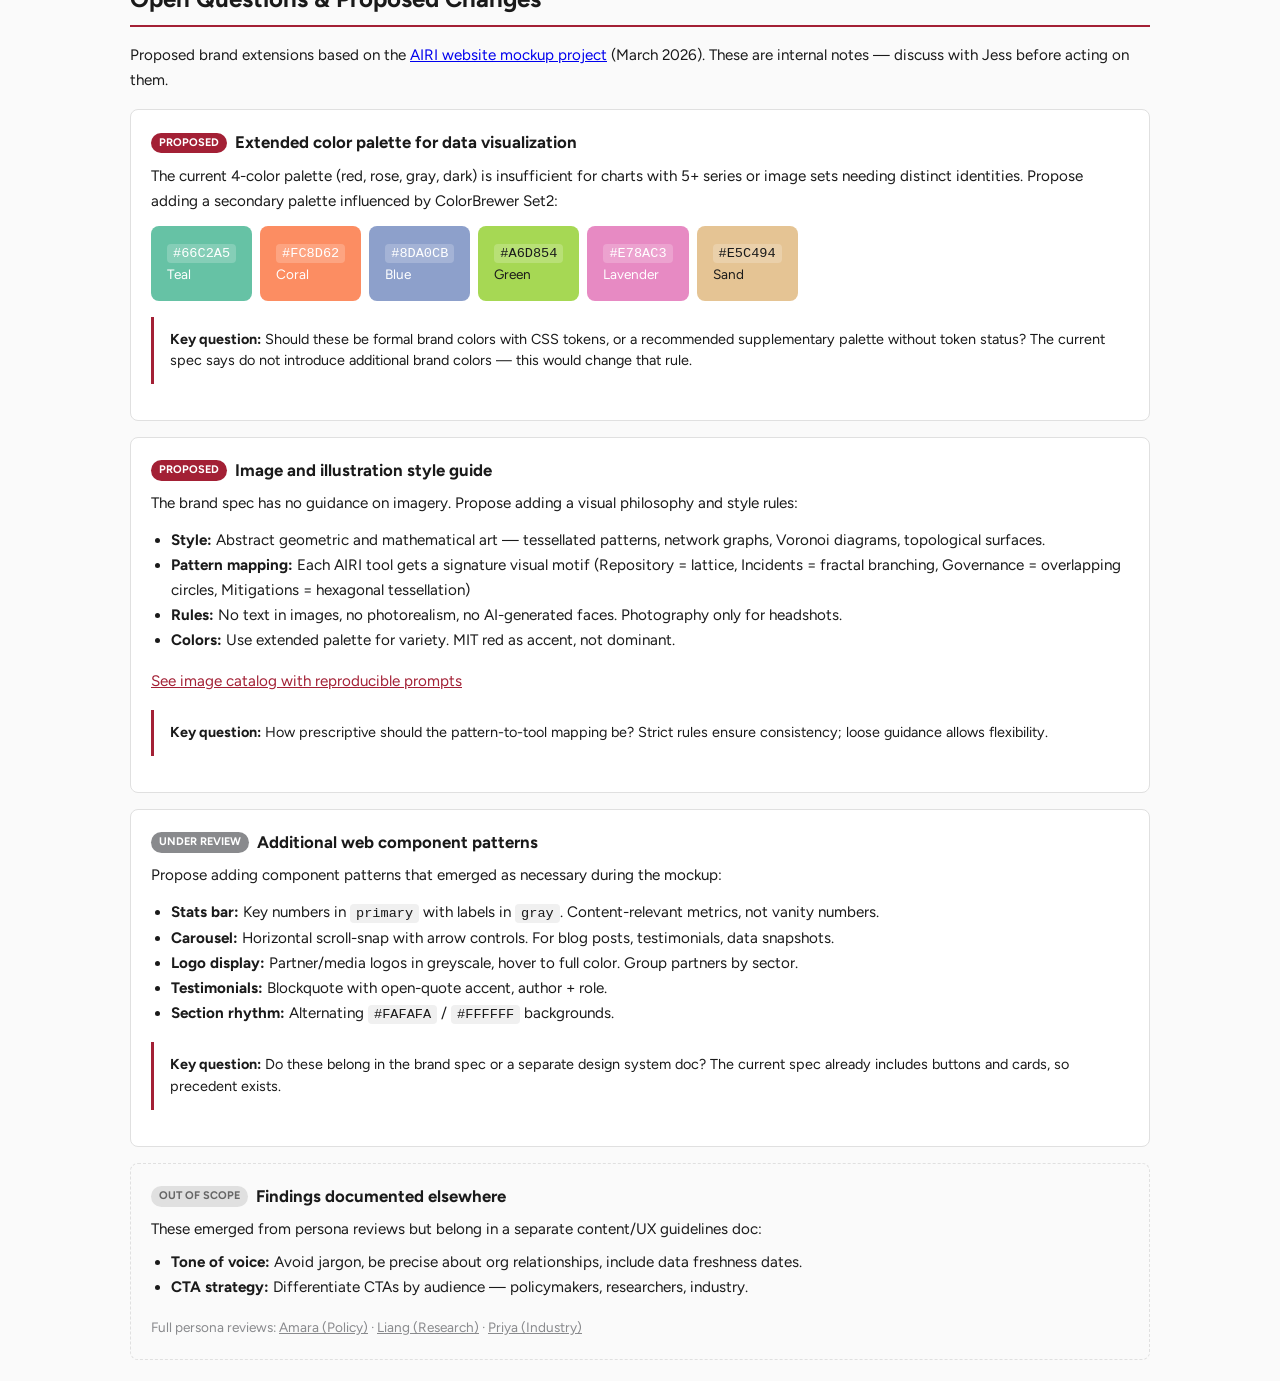
==== commit cdc2b60f: "Restore per-product horizontal lockups for Index and Repository The kit now ships three horizontal l" ====
--- a/brand-guide.html
+++ b/brand-guide.html
@@ -51,14 +51,14 @@
 <body>
 
 <h1>MIT AI Risk <span>Brand Guide</span></h1>
-<p class="subtitle">Visual identity reference for the AI Risk Initiative and all of its projects, including the AI Risk Repository and AI Risk Index.</p>
+<p class="subtitle">Visual identity reference for the AI Risk Initiative and its named sub-products: the AI Risk Repository and the AI Risk Index.</p>
 
 <h2>Logo</h2>
-<p>The brand now ships a <strong>single AIRI Initiative logo</strong>. All projects under the Initiative — including the AI Risk Repository and the AI Risk Index — use this one mark. Earlier sub-brand logos have been retired to <code>legacy/logos/</code>.</p>
-
-<div class="note">The horizontal lockup uses <strong>Figtree</strong> (400 for "MIT AI Risk", 700 for "Initiative"), rendered as outlined SVG paths so the logo files have no font dependency. Files live in <code>skill/logos/initiative/</code> as both SVG and PNG.</div>
-
-<h3>Icon</h3>
+<p>The brand ships <strong>one shared icon</strong> and <strong>three horizontal lockups</strong> — one each for the Initiative, the AI Risk Index, and the AI Risk Repository. The three lockups differ only in the second line of the wordmark. Earlier versions of the kit included three fully independent icon designs; those have been retired to <code>legacy/logos/</code>.</p>
+
+<div class="note">Lockups use <strong>Figtree</strong> (400 for "MIT AI Risk", 700 for the product name), rendered as outlined SVG paths so the logo files have no font dependency. Pick the folder that matches the project: <code>skill/logos/initiative/</code>, <code>skill/logos/index/</code>, or <code>skill/logos/repository/</code>. Each folder ships both SVG and PNG.</div>
+
+<h3>Icon (shared across all three products)</h3>
 <div class="logo-row light">
   <div class="logo-item"><img class="icon" src="skill/logos/initiative/icon.svg" alt="AIRI icon"><span>icon</span></div>
   <div class="logo-item"><img class="icon" src="skill/logos/initiative/icon-on-light.svg" alt="AIRI icon on light"><span>icon-on-light</span></div>
@@ -69,25 +69,54 @@
 <div class="logo-row red">
   <div class="logo-item"><img class="icon" src="skill/logos/initiative/icon-on-red.svg" alt="AIRI icon on red"><span>icon-on-red</span></div>
 </div>
-
-<h3>Horizontal lockup</h3>
-<div class="logo-row light">
-  <div class="logo-item"><img class="horiz" src="skill/logos/initiative/horizontal.svg" alt="AIRI horizontal lockup"><span>horizontal</span></div>
-  <div class="logo-item"><img class="horiz" src="skill/logos/initiative/horizontal-on-light.svg" alt="AIRI horizontal on light"><span>horizontal-on-light</span></div>
-</div>
-<div class="logo-row dark">
-  <div class="logo-item"><img class="horiz" src="skill/logos/initiative/horizontal-on-dark.svg" alt="AIRI horizontal on dark"><span>horizontal-on-dark</span></div>
-</div>
-<div class="logo-row red">
-  <div class="logo-item"><img class="horiz" src="skill/logos/initiative/horizontal-on-red.svg" alt="AIRI horizontal on red"><span>horizontal-on-red</span></div>
+<p style="font-size:0.85rem; color:#898A8D; margin-top:-4px;"><code>icon.svg</code> is byte-identical in <code>initiative/</code>, <code>index/</code>, and <code>repository/</code>. Grab it from whichever folder you're already using.</p>
+
+<h3>Horizontal lockup — Initiative</h3>
+<p style="font-size:0.9rem; color:#898A8D;">Use for general AIRI Initiative work or for any project that doesn't fall under one of the two named sub-products. Folder: <code>skill/logos/initiative/</code>.</p>
+<div class="logo-row light">
+  <div class="logo-item"><img class="horiz" src="skill/logos/initiative/horizontal.svg" alt="AIRI Initiative horizontal lockup"><span>horizontal</span></div>
+  <div class="logo-item"><img class="horiz" src="skill/logos/initiative/horizontal-on-light.svg" alt="AIRI Initiative horizontal on light"><span>horizontal-on-light</span></div>
+</div>
+<div class="logo-row dark">
+  <div class="logo-item"><img class="horiz" src="skill/logos/initiative/horizontal-on-dark.svg" alt="AIRI Initiative horizontal on dark"><span>horizontal-on-dark</span></div>
+</div>
+<div class="logo-row red">
+  <div class="logo-item"><img class="horiz" src="skill/logos/initiative/horizontal-on-red.svg" alt="AIRI Initiative horizontal on red"><span>horizontal-on-red</span></div>
+</div>
+
+<h3>Horizontal lockup — AI Risk Index</h3>
+<p style="font-size:0.9rem; color:#898A8D;">Use on AI Risk Index pages and materials. Folder: <code>skill/logos/index/</code>.</p>
+<div class="logo-row light">
+  <div class="logo-item"><img class="horiz" src="skill/logos/index/horizontal.svg" alt="AI Risk Index horizontal lockup"><span>horizontal</span></div>
+  <div class="logo-item"><img class="horiz" src="skill/logos/index/horizontal-on-light.svg" alt="AI Risk Index horizontal on light"><span>horizontal-on-light</span></div>
+</div>
+<div class="logo-row dark">
+  <div class="logo-item"><img class="horiz" src="skill/logos/index/horizontal-on-dark.svg" alt="AI Risk Index horizontal on dark"><span>horizontal-on-dark</span></div>
+</div>
+<div class="logo-row red">
+  <div class="logo-item"><img class="horiz" src="skill/logos/index/horizontal-on-red.svg" alt="AI Risk Index horizontal on red"><span>horizontal-on-red</span></div>
+</div>
+
+<h3>Horizontal lockup — AI Risk Repository</h3>
+<p style="font-size:0.9rem; color:#898A8D;">Use on AI Risk Repository pages and materials. Folder: <code>skill/logos/repository/</code>.</p>
+<div class="logo-row light">
+  <div class="logo-item"><img class="horiz" src="skill/logos/repository/horizontal.svg" alt="AI Risk Repository horizontal lockup"><span>horizontal</span></div>
+  <div class="logo-item"><img class="horiz" src="skill/logos/repository/horizontal-on-light.svg" alt="AI Risk Repository horizontal on light"><span>horizontal-on-light</span></div>
+</div>
+<div class="logo-row dark">
+  <div class="logo-item"><img class="horiz" src="skill/logos/repository/horizontal-on-dark.svg" alt="AI Risk Repository horizontal on dark"><span>horizontal-on-dark</span></div>
+</div>
+<div class="logo-row red">
+  <div class="logo-item"><img class="horiz" src="skill/logos/repository/horizontal-on-red.svg" alt="AI Risk Repository horizontal on red"><span>horizontal-on-red</span></div>
 </div>
 
 <h3>Usage</h3>
 <ul>
+  <li><strong>Pick the folder that matches the project</strong> — <code>initiative/</code>, <code>index/</code>, or <code>repository/</code>. If a project doesn't fit one of the two named sub-products, use <code>initiative/</code>.</li>
   <li><strong>on-light / default</strong> — red content on a light background.</li>
   <li><strong>on-dark</strong> — white content on a dark background.</li>
   <li><strong>on-red</strong> — white content baked onto the brand red background. Use when the logo needs to be self-contained (slides, social cards, documents).</li>
-  <li>Favicons and small contexts: use the icon-only variant. Navigation bars and titles: use the horizontal lockup.</li>
+  <li>Favicons and small contexts: use the icon-only variant (same icon in every folder). Navigation bars and titles: use the horizontal lockup for the relevant product.</li>
   <li>PNGs are 1024×1024 (icons) or 512px tall (horizontal lockups); SVGs scale to any size.</li>
 </ul>
 
@@ -168,13 +197,13 @@
 
 <h2>Files</h2>
 <ul>
-  <li><code>skill/logos/initiative/</code> — Production SVG + PNG logos (the single AIRI logo)</li>
+  <li><code>skill/logos/initiative/</code>, <code>skill/logos/index/</code>, <code>skill/logos/repository/</code> — Production SVG + PNG logos. Same icon in all three; horizontal lockup differs per product.</li>
   <li><code>skill/brand.css</code> — CSS custom properties</li>
   <li><code>skill/tokens.json</code> — Machine-readable design tokens</li>
   <li><code>skill/BRAND.md</code> — Full brand specification (for AI coding agents)</li>
   <li><code>skill/SKILL.md</code> — Claude Code skill wrapper</li>
   <li><code>airi-brand-skill.zip</code> — The whole <code>skill/</code> folder packaged for upload to Claude.ai projects</li>
-  <li><code>legacy/logos/</code> — Retired AI Risk Repository and AI Risk Index logo sets (kept for reference only)</li>
+  <li><code>legacy/logos/</code> — Retired pre-consolidation AI Risk Repository and AI Risk Index logos, which used fully independent icons (kept for reference only)</li>
   <li><code>dev/logo-builder/</code> — Python build tooling for the logo (on the <code>dev</code> branch)</li>
 </ul>
 
